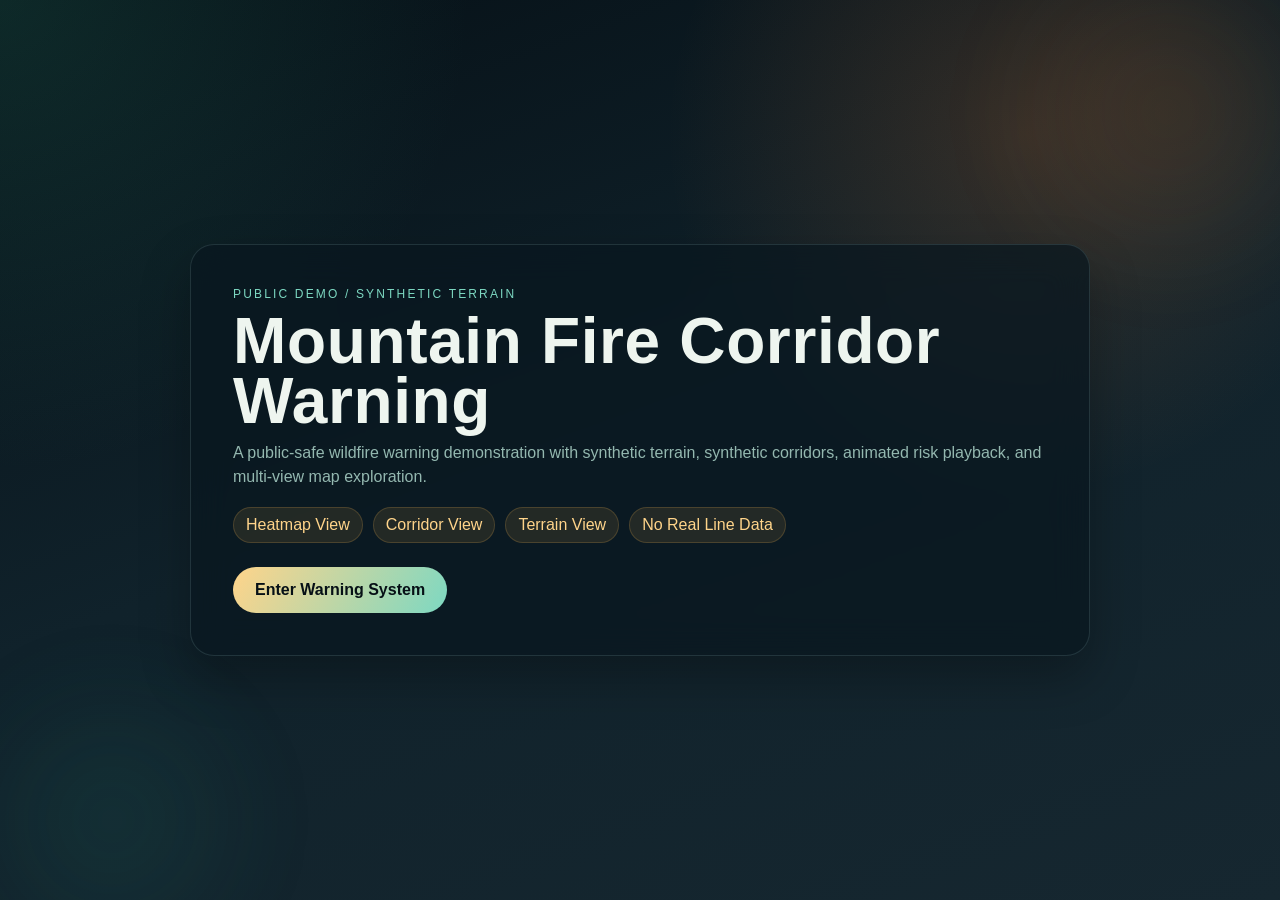
==== index.html @ 3f48387b "Initial public demo" ====
<!DOCTYPE html>
<html lang="en">
<head>
  <meta charset="UTF-8">
  <meta name="viewport" content="width=device-width, initial-scale=1.0">
  <title>Mountain Fire Warning Demo</title>
  <link rel="stylesheet" href="./styles.css">
</head>
<body class="landing-body">
  <div class="ambient ambient-a"></div>
  <div class="ambient ambient-b"></div>
  <main class="landing-shell">
    <section class="landing-card glass">
      <p class="eyebrow">Public Demo / Synthetic Terrain</p>
      <h1>Mountain Fire Corridor Warning</h1>
      <p class="hero-copy">
        A public-safe wildfire warning demonstration with synthetic terrain, synthetic corridors,
        animated risk playback, and multi-view map exploration.
      </p>
      <div class="cover-tags">
        <span class="cover-tag">Heatmap View</span>
        <span class="cover-tag">Corridor View</span>
        <span class="cover-tag">Terrain View</span>
        <span class="cover-tag">No Real Line Data</span>
      </div>
      <a class="enter-button" href="./system.html">Enter Warning System</a>
    </section>
  </main>
</body>
</html>
---- styles.css ----
:root {
  --bg: #07131a;
  --panel: rgba(9, 23, 31, 0.72);
  --panel-stroke: rgba(173, 220, 216, 0.14);
  --text: #eef5ef;
  --muted: #94b8b0;
  --accent: #ffb84d;
  --accent-2: #7dd8c2;
  --shadow: 0 22px 50px rgba(0, 0, 0, 0.28);
  --radius: 24px;
  --font-display: "Segoe UI Variable Display", "Avenir Next", "Trebuchet MS", sans-serif;
  --font-body: "Segoe UI Variable Text", "Source Sans 3", "Trebuchet MS", sans-serif;
}
* { box-sizing: border-box; }
body {
  margin: 0;
  min-height: 100vh;
  font-family: var(--font-body);
  color: var(--text);
  background:
    radial-gradient(circle at top left, rgba(36, 113, 93, 0.26), transparent 30%),
    radial-gradient(circle at 80% 15%, rgba(232, 122, 49, 0.18), transparent 28%),
    linear-gradient(160deg, #061016 0%, #10222b 48%, #162730 100%);
  overflow-x: hidden;
}
.ambient { position: fixed; pointer-events: none; filter: blur(40px); opacity: 0.45; }
.ambient-a { width: 30rem; height: 30rem; top: -8rem; right: -8rem; background: radial-gradient(circle, rgba(255, 143, 56, 0.25), transparent 60%); }
.ambient-b { width: 26rem; height: 26rem; left: -6rem; bottom: -8rem; background: radial-gradient(circle, rgba(42, 155, 132, 0.28), transparent 60%); }
.app-shell { position: relative; z-index: 1; max-width: 1600px; margin: 0 auto; padding: 28px; }
.glass { backdrop-filter: blur(18px); background: var(--panel); border: 1px solid var(--panel-stroke); box-shadow: var(--shadow); border-radius: var(--radius); }
.alert-ribbon { display: grid; grid-template-columns: 160px 1fr; gap: 16px; padding: 14px 18px; margin-bottom: 18px; align-items: center; }
.alert-title { font-family: var(--font-display); font-size: 1rem; color: #ffd48a; }
.alert-strip { display: grid; grid-template-columns: repeat(3, minmax(0, 1fr)); gap: 12px; }
.alert-card { padding: 10px 12px; border-radius: 16px; background: rgba(6, 18, 24, 0.62); border: 1px solid rgba(173, 220, 216, 0.1); }
.alert-card strong { display: block; font-size: 0.95rem; }
.alert-card span { display: block; margin-top: 4px; color: var(--muted); font-size: 0.83rem; }
.hero-cover { display: grid; grid-template-columns: minmax(0, 1.25fr) 420px; gap: 22px; padding: 24px; margin-bottom: 22px; }
.eyebrow { margin: 0 0 10px; color: var(--accent-2); text-transform: uppercase; letter-spacing: 0.18em; font-size: 12px; }
h1, h2 { margin: 0; font-family: var(--font-display); letter-spacing: 0.01em; }
h1 { font-size: clamp(2.4rem, 5vw, 4.2rem); line-height: 0.94; }
.hero-copy, .panel-header p { color: var(--muted); margin: 10px 0 0; line-height: 1.5; }
.cover-tags { display: flex; gap: 10px; flex-wrap: wrap; margin-top: 18px; }
.cover-tag { padding: 8px 12px; border-radius: 999px; background: rgba(255, 184, 77, 0.1); color: #ffd48a; border: 1px solid rgba(255, 184, 77, 0.18); }
.hero-side { display: grid; gap: 14px; }
.overview-card, .cover-preview { border-radius: 22px; background: rgba(6, 18, 24, 0.62); border: 1px solid rgba(173, 220, 216, 0.1); }
.hero-stats { padding: 16px; min-height: 170px; }
.overview-grid { display: grid; grid-template-columns: 1fr 1fr; gap: 10px; }
.overview-item { padding: 12px; border-radius: 14px; background: rgba(17, 37, 46, 0.72); }
.overview-item span { display: block; color: var(--muted); font-size: 0.8rem; }
.overview-item strong { display: block; margin-top: 6px; font-size: 1.2rem; }
.cover-preview { padding: 16px; min-height: 220px; overflow: hidden; position: relative; }
.preview-header { color: #ffd48a; font-size: 0.9rem; margin-bottom: 12px; }
.preview-body { position: relative; height: 160px; border-radius: 18px; background: linear-gradient(180deg, rgba(22, 47, 57, 0.95), rgba(6, 18, 24, 0.95)); border: 1px solid rgba(173, 220, 216, 0.08); overflow: hidden; }
.preview-line { position: absolute; height: 10px; border-radius: 999px; filter: blur(0.2px); }
.line-a { left: 10%; top: 22%; width: 70%; background: linear-gradient(90deg, #f2c94c, #eb5757); transform: rotate(11deg); }
.line-b { left: 18%; top: 56%; width: 62%; background: linear-gradient(90deg, #7dd8c2, #f2994a); transform: rotate(-8deg); }
.line-c { left: 45%; top: 14%; width: 22%; background: linear-gradient(90deg, #a7db5a, #f2c94c); transform: rotate(78deg); }
.preview-chip { position: absolute; width: 16px; height: 16px; border-radius: 999px; box-shadow: 0 0 24px currentColor; }
.chip-red { left: 72%; top: 30%; color: #eb5757; background: #eb5757; }
.chip-gold { left: 38%; top: 62%; color: #f2c94c; background: #f2c94c; }
.chip-green { left: 24%; top: 28%; color: #7dd8c2; background: #7dd8c2; }
.dashboard { display: grid; grid-template-columns: 320px minmax(0, 1fr) 340px; gap: 18px; }
.left-panel, .right-panel, .map-panel { padding: 20px; }
.panel-header.compact { margin-top: 18px; }
.control-group { margin-top: 18px; }
label { display: block; margin-bottom: 8px; color: var(--muted); }
select, input[type="range"] {
  width: 100%; border: 1px solid rgba(173, 220, 216, 0.16); border-radius: 14px; padding: 12px 14px;
  color: var(--text); background: rgba(6, 18, 24, 0.84); font: inherit;
}
input[type="range"] { padding: 0; }
.time-controls { display: flex; align-items: center; gap: 10px; margin-bottom: 10px; }
.toggle-group { display: flex; gap: 10px; flex-wrap: wrap; }
.chip {
  border: 1px solid rgba(173, 220, 216, 0.18); border-radius: 999px; background: rgba(6, 18, 24, 0.6);
  color: var(--text); padding: 10px 14px; cursor: pointer; transition: transform 160ms ease, border-color 160ms ease, background 160ms ease;
}
.chip.active { background: linear-gradient(120deg, rgba(22, 95, 79, 0.9), rgba(31, 74, 94, 0.9)); border-color: rgba(125, 216, 194, 0.4); }
.chip:hover { transform: translateY(-1px); }
.metrics { display: grid; grid-template-columns: 1fr 1fr; gap: 12px; margin-top: 18px; }
.metric { padding: 14px; border-radius: 18px; background: rgba(6, 18, 24, 0.62); border: 1px solid rgba(173, 220, 216, 0.12); }
.metric span { display: block; color: var(--muted); font-size: 0.82rem; }
.metric strong { display: block; margin-top: 8px; font-size: 1.5rem; }
.legend-card { margin-top: 18px; border-radius: 20px; padding: 16px; background: rgba(6, 18, 24, 0.62); border: 1px solid rgba(173, 220, 216, 0.12); }
.legend-title { margin-bottom: 12px; font-weight: 600; }
.legend-list { display: grid; gap: 10px; color: var(--muted); }
.legend-list div { display: flex; align-items: center; gap: 10px; }
.swatch { width: 14px; height: 14px; border-radius: 4px; }
.level-1 { background: #4BC27B; }
.level-2 { background: #A7DB5A; }
.level-3 { background: #F2C94C; }
.level-4 { background: #F2994A; }
.level-5 { background: #EB5757; }
.map-header { display: flex; align-items: start; justify-content: space-between; gap: 10px; }
.map-mode { padding: 8px 12px; border-radius: 999px; background: rgba(255, 184, 77, 0.12); color: #ffd48a; border: 1px solid rgba(255, 184, 77, 0.18); }
.map-wrap { margin-top: 18px; border-radius: 24px; overflow: hidden; background: linear-gradient(180deg, rgba(7, 20, 29, 0.45), rgba(7, 20, 29, 0.75)); border: 1px solid rgba(173, 220, 216, 0.12); }
.leaflet-wrap { min-height: 660px; }
#map { width: 100%; height: 660px; }
.leaflet-container { background: linear-gradient(180deg, #c9d8d4 0%, #eef4f2 100%); font-family: var(--font-body); }
.leaflet-popup-content-wrapper, .leaflet-popup-tip { background: rgba(9, 23, 31, 0.94); color: var(--text); }
.leaflet-popup-content { margin: 12px 14px; line-height: 1.45; }
.detail-card { margin-top: 16px; padding: 16px; border-radius: 20px; background: rgba(6, 18, 24, 0.62); border: 1px solid rgba(173, 220, 216, 0.12); min-height: 320px; }
.detail-title { display: flex; align-items: center; justify-content: space-between; gap: 10px; }
.detail-grid { display: grid; grid-template-columns: 1fr 1fr; gap: 10px; margin-top: 14px; }
.detail-item { padding: 10px 12px; border-radius: 14px; background: rgba(17, 37, 46, 0.72); }
.detail-item span { display: block; color: var(--muted); font-size: 0.8rem; }
.detail-item strong { display: block; margin-top: 6px; }
.stack-bar { display: grid; gap: 10px; margin-top: 16px; }
.stack-row { display: grid; grid-template-columns: 88px 1fr 52px; align-items: center; gap: 10px; }
.stack-track { height: 10px; border-radius: 999px; background: rgba(173, 220, 216, 0.08); overflow: hidden; }
.stack-fill { height: 100%; border-radius: inherit; }
.village-list { display: grid; gap: 10px; margin-top: 14px; }
.village-card { display: grid; grid-template-columns: 1fr auto; gap: 10px; align-items: center; padding: 12px 14px; border-radius: 16px; background: rgba(6, 18, 24, 0.62); border: 1px solid rgba(173, 220, 216, 0.1); }
.village-card p { margin: 0; color: var(--muted); font-size: 0.86rem; }
.pill { padding: 6px 10px; border-radius: 999px; color: white; font-size: 0.82rem; white-space: nowrap; }
.corridor-segment-glow { animation: corridorPulse 2.6s ease-in-out infinite; }
.corridor-segment-main { animation: corridorDash 4s linear infinite; stroke-dasharray: 10 12; }
.corridor-segment-selected { animation: corridorPulse 1.8s ease-in-out infinite; }
@keyframes corridorPulse {
  0%, 100% { opacity: 0.45; }
  50% { opacity: 0.95; }
}
@keyframes corridorDash {
  from { stroke-dashoffset: 22; }
  to { stroke-dashoffset: 0; }
}
@media (max-width: 1200px) {
  .alert-ribbon, .hero-cover, .dashboard { grid-template-columns: 1fr; }
}
@media (max-width: 700px) {
  .app-shell { padding: 18px; }
  .hero-side, .alert-strip, .metrics, .detail-grid, .overview-grid { grid-template-columns: 1fr; }
  .stack-row { grid-template-columns: 74px 1fr 44px; }
}

.landing-body {
  min-height: 100vh;
}

.landing-shell {
  min-height: 100vh;
  display: grid;
  place-items: center;
  padding: 28px;
}

.landing-card {
  width: min(900px, 100%);
  padding: 42px;
}

.enter-button {
  display: inline-block;
  margin-top: 24px;
  padding: 14px 22px;
  border-radius: 999px;
  text-decoration: none;
  color: #061016;
  background: linear-gradient(120deg, #ffd48a, #7dd8c2);
  font-weight: 700;
}

.system-dashboard {
  align-items: start;
}
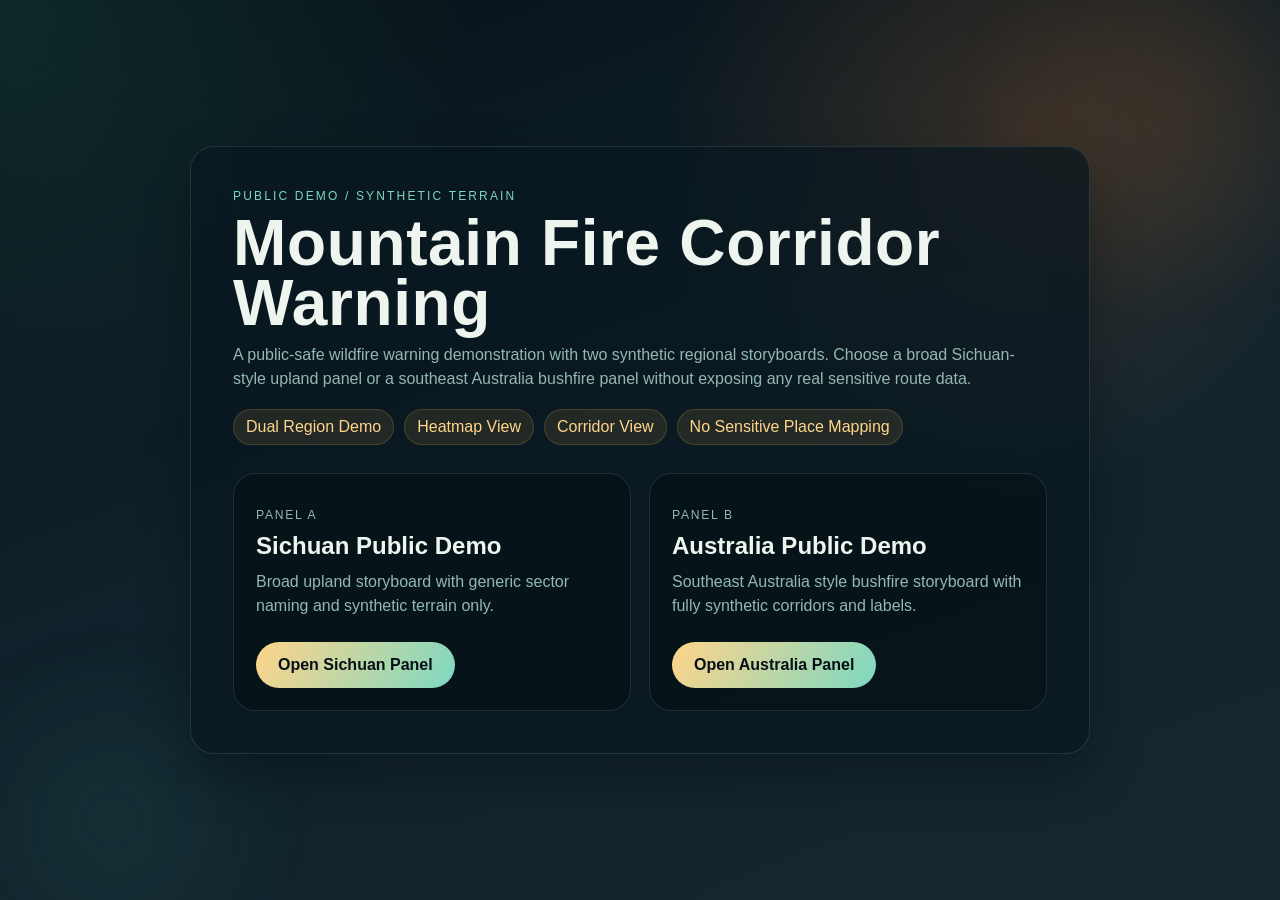
==== commit 788d50f9: "Add safe dual-region public demo" ====
--- a/index.html
+++ b/index.html
@@ -9,21 +9,34 @@
 <body class="landing-body">
   <div class="ambient ambient-a"></div>
   <div class="ambient ambient-b"></div>
-  <main class="landing-shell">
+  <main class="landing-shell landing-dual-shell">
     <section class="landing-card glass">
       <p class="eyebrow">Public Demo / Synthetic Terrain</p>
       <h1>Mountain Fire Corridor Warning</h1>
       <p class="hero-copy">
-        A public-safe wildfire warning demonstration with synthetic terrain, synthetic corridors,
-        animated risk playback, and multi-view map exploration.
+        A public-safe wildfire warning demonstration with two synthetic regional storyboards.
+        Choose a broad Sichuan-style upland panel or a southeast Australia bushfire panel without exposing any real sensitive route data.
       </p>
       <div class="cover-tags">
+        <span class="cover-tag">Dual Region Demo</span>
         <span class="cover-tag">Heatmap View</span>
         <span class="cover-tag">Corridor View</span>
-        <span class="cover-tag">Terrain View</span>
-        <span class="cover-tag">No Real Line Data</span>
+        <span class="cover-tag">No Sensitive Place Mapping</span>
       </div>
-      <a class="enter-button" href="./system.html">Enter Warning System</a>
+      <div class="scenario-entry-grid">
+        <article class="scenario-entry-card">
+          <p class="scenario-entry-kicker">Panel A</p>
+          <h3>Sichuan Public Demo</h3>
+          <p>Broad upland storyboard with generic sector naming and synthetic terrain only.</p>
+          <a class="enter-button" href="./system.html?scenario=sichuan">Open Sichuan Panel</a>
+        </article>
+        <article class="scenario-entry-card">
+          <p class="scenario-entry-kicker">Panel B</p>
+          <h3>Australia Public Demo</h3>
+          <p>Southeast Australia style bushfire storyboard with fully synthetic corridors and labels.</p>
+          <a class="enter-button" href="./system.html?scenario=australia">Open Australia Panel</a>
+        </article>
+      </div>
     </section>
   </main>
 </body>
--- a/styles.css
+++ b/styles.css
@@ -163,3 +163,55 @@
 .system-dashboard {
   align-items: start;
 }
+
+
+.scenario-switch {
+  display: grid;
+  grid-template-columns: 1fr 1fr;
+  gap: 10px;
+}
+
+.landing-dual-shell {
+  align-items: center;
+}
+
+.scenario-entry-grid {
+  display: grid;
+  grid-template-columns: 1fr 1fr;
+  gap: 18px;
+  margin-top: 28px;
+}
+
+.scenario-entry-card {
+  padding: 22px;
+  border-radius: 22px;
+  background: rgba(6, 18, 24, 0.62);
+  border: 1px solid rgba(173, 220, 216, 0.12);
+}
+
+.scenario-entry-card h3 {
+  margin: 8px 0 0;
+  font-family: var(--font-display);
+  font-size: 1.5rem;
+}
+
+.scenario-entry-card p {
+  margin: 10px 0 0;
+  color: var(--muted);
+  line-height: 1.5;
+}
+
+.scenario-entry-kicker {
+  margin: 0;
+  color: #ffd48a;
+  text-transform: uppercase;
+  letter-spacing: 0.14em;
+  font-size: 0.76rem;
+}
+
+@media (max-width: 900px) {
+  .scenario-entry-grid,
+  .scenario-switch {
+    grid-template-columns: 1fr;
+  }
+}
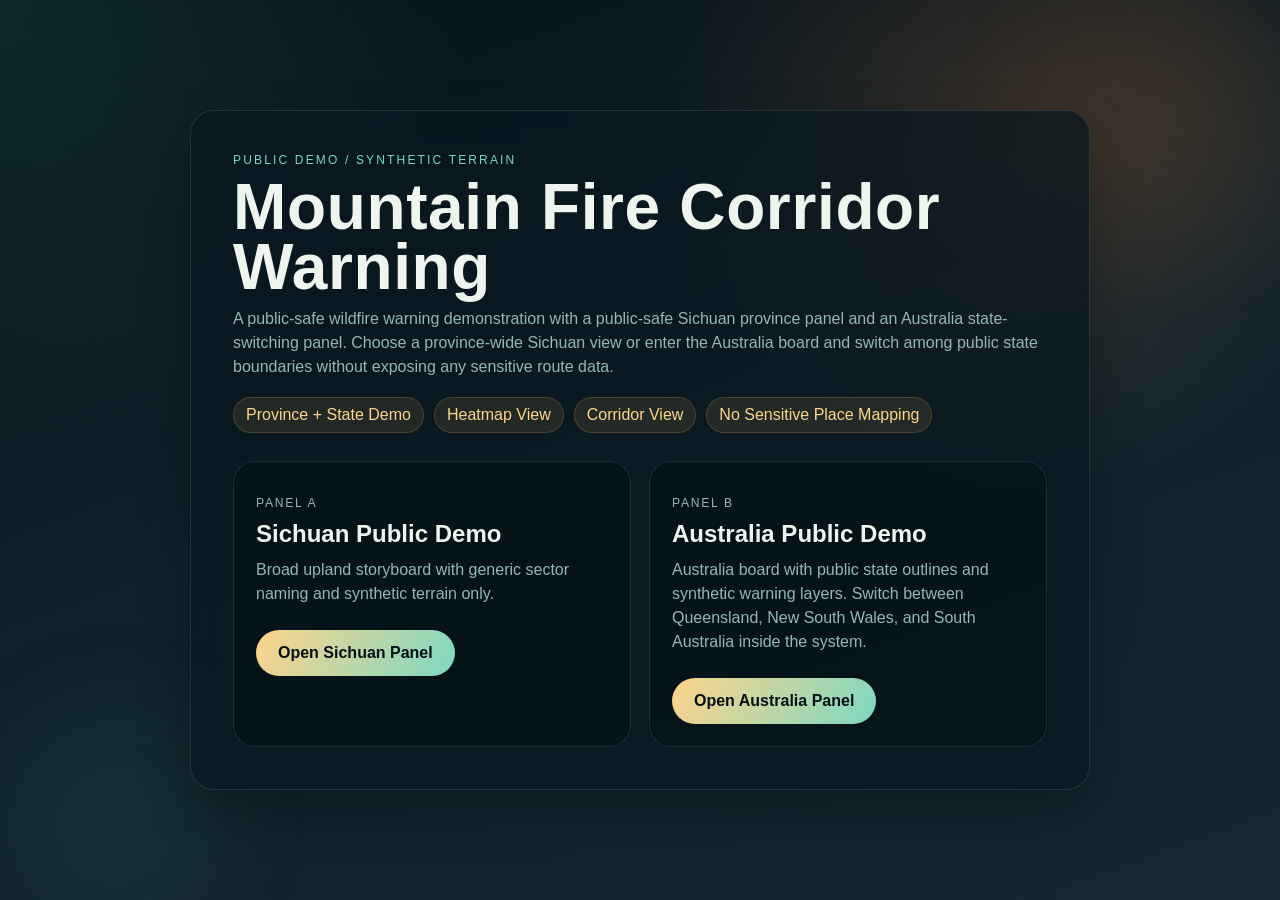
==== commit 4381a9ed: "Fix controls and use public boundaries" ====
--- a/index.html
+++ b/index.html
@@ -14,11 +14,11 @@
       <p class="eyebrow">Public Demo / Synthetic Terrain</p>
       <h1>Mountain Fire Corridor Warning</h1>
       <p class="hero-copy">
-        A public-safe wildfire warning demonstration with two synthetic regional storyboards.
-        Choose a broad Sichuan-style upland panel or a southeast Australia bushfire panel without exposing any real sensitive route data.
+        A public-safe wildfire warning demonstration with a public-safe Sichuan province panel and an Australia state-switching panel.
+        Choose a province-wide Sichuan view or enter the Australia board and switch among public state boundaries without exposing any sensitive route data.
       </p>
       <div class="cover-tags">
-        <span class="cover-tag">Dual Region Demo</span>
+        <span class="cover-tag">Province + State Demo</span>
         <span class="cover-tag">Heatmap View</span>
         <span class="cover-tag">Corridor View</span>
         <span class="cover-tag">No Sensitive Place Mapping</span>
@@ -33,8 +33,8 @@
         <article class="scenario-entry-card">
           <p class="scenario-entry-kicker">Panel B</p>
           <h3>Australia Public Demo</h3>
-          <p>Southeast Australia style bushfire storyboard with fully synthetic corridors and labels.</p>
-          <a class="enter-button" href="./system.html?scenario=australia">Open Australia Panel</a>
+          <p>Australia board with public state outlines and synthetic warning layers. Switch between Queensland, New South Wales, and South Australia inside the system.</p>
+          <a class="enter-button" href="./system.html?scenario=queensland">Open Australia Panel</a>
         </article>
       </div>
     </section>
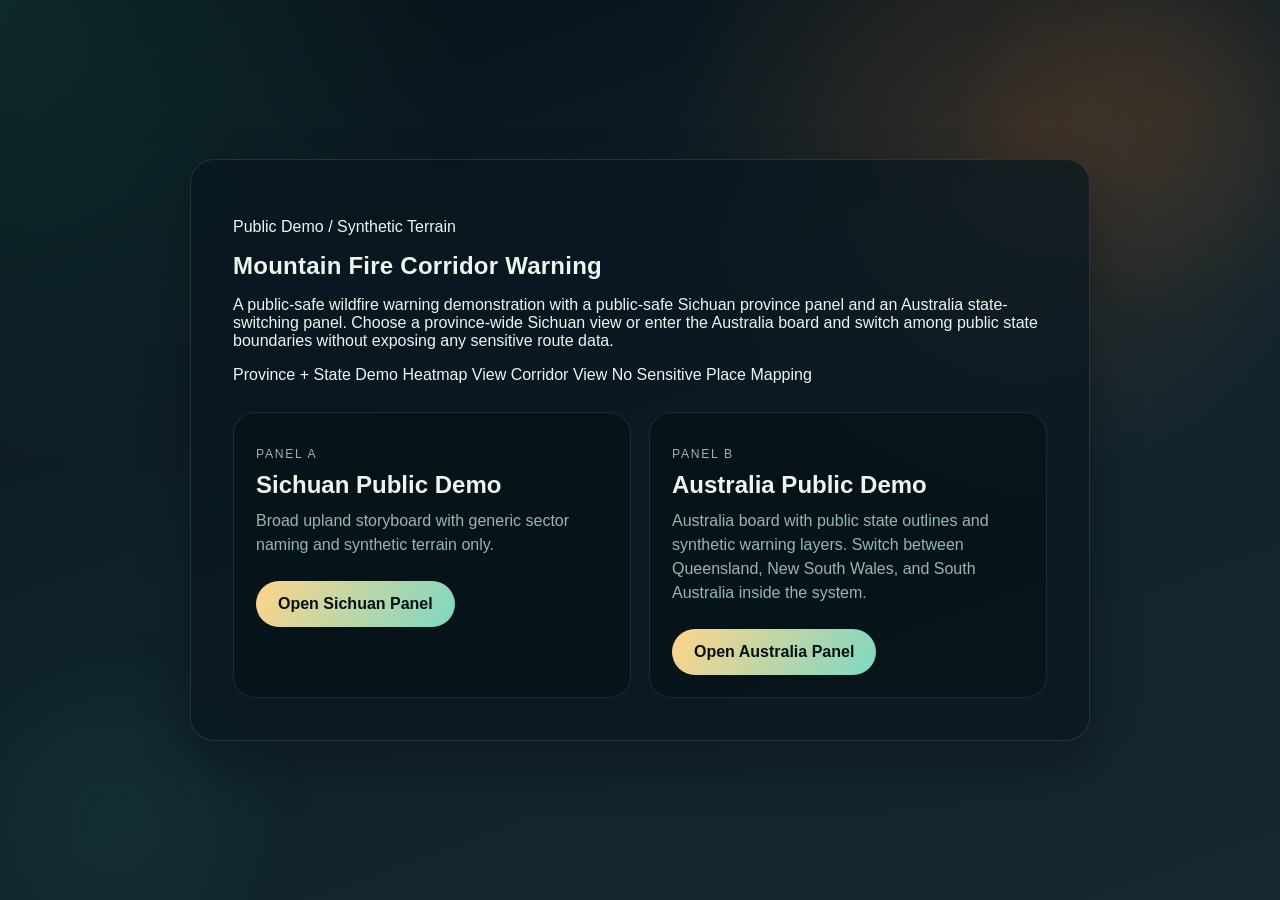
==== commit 21d0f794: "Bust local cache for updated UI" ====
--- a/index.html
+++ b/index.html
@@ -3,8 +3,8 @@
 <head>
   <meta charset="UTF-8">
   <meta name="viewport" content="width=device-width, initial-scale=1.0">
-  <title>Mountain Fire Warning Demo</title>
-  <link rel="stylesheet" href="./styles.css">
+  <title>Mountain Fire Warning Demo v2</title>
+  <link rel="stylesheet" href="./styles.css?v=20260327b">
 </head>
 <body class="landing-body">
   <div class="ambient ambient-a"></div>
@@ -41,3 +41,4 @@
   </main>
 </body>
 </html>
+
--- a/styles.css
+++ b/styles.css
@@ -26,41 +26,19 @@
 .ambient { position: fixed; pointer-events: none; filter: blur(40px); opacity: 0.45; }
 .ambient-a { width: 30rem; height: 30rem; top: -8rem; right: -8rem; background: radial-gradient(circle, rgba(255, 143, 56, 0.25), transparent 60%); }
 .ambient-b { width: 26rem; height: 26rem; left: -6rem; bottom: -8rem; background: radial-gradient(circle, rgba(42, 155, 132, 0.28), transparent 60%); }
-.app-shell { position: relative; z-index: 1; max-width: 1600px; margin: 0 auto; padding: 28px; }
+.app-shell { position: relative; z-index: 1; max-width: 1680px; margin: 0 auto; padding: 28px; }
 .glass { backdrop-filter: blur(18px); background: var(--panel); border: 1px solid var(--panel-stroke); box-shadow: var(--shadow); border-radius: var(--radius); }
+.glass-inline { backdrop-filter: blur(18px); background: rgba(8, 20, 27, 0.74); border: 1px solid rgba(173, 220, 216, 0.14); box-shadow: 0 12px 26px rgba(0,0,0,0.18); border-radius: 18px; }
 .alert-ribbon { display: grid; grid-template-columns: 160px 1fr; gap: 16px; padding: 14px 18px; margin-bottom: 18px; align-items: center; }
 .alert-title { font-family: var(--font-display); font-size: 1rem; color: #ffd48a; }
 .alert-strip { display: grid; grid-template-columns: repeat(3, minmax(0, 1fr)); gap: 12px; }
 .alert-card { padding: 10px 12px; border-radius: 16px; background: rgba(6, 18, 24, 0.62); border: 1px solid rgba(173, 220, 216, 0.1); }
 .alert-card strong { display: block; font-size: 0.95rem; }
 .alert-card span { display: block; margin-top: 4px; color: var(--muted); font-size: 0.83rem; }
-.hero-cover { display: grid; grid-template-columns: minmax(0, 1.25fr) 420px; gap: 22px; padding: 24px; margin-bottom: 22px; }
-.eyebrow { margin: 0 0 10px; color: var(--accent-2); text-transform: uppercase; letter-spacing: 0.18em; font-size: 12px; }
 h1, h2 { margin: 0; font-family: var(--font-display); letter-spacing: 0.01em; }
-h1 { font-size: clamp(2.4rem, 5vw, 4.2rem); line-height: 0.94; }
-.hero-copy, .panel-header p { color: var(--muted); margin: 10px 0 0; line-height: 1.5; }
-.cover-tags { display: flex; gap: 10px; flex-wrap: wrap; margin-top: 18px; }
-.cover-tag { padding: 8px 12px; border-radius: 999px; background: rgba(255, 184, 77, 0.1); color: #ffd48a; border: 1px solid rgba(255, 184, 77, 0.18); }
-.hero-side { display: grid; gap: 14px; }
-.overview-card, .cover-preview { border-radius: 22px; background: rgba(6, 18, 24, 0.62); border: 1px solid rgba(173, 220, 216, 0.1); }
-.hero-stats { padding: 16px; min-height: 170px; }
-.overview-grid { display: grid; grid-template-columns: 1fr 1fr; gap: 10px; }
-.overview-item { padding: 12px; border-radius: 14px; background: rgba(17, 37, 46, 0.72); }
-.overview-item span { display: block; color: var(--muted); font-size: 0.8rem; }
-.overview-item strong { display: block; margin-top: 6px; font-size: 1.2rem; }
-.cover-preview { padding: 16px; min-height: 220px; overflow: hidden; position: relative; }
-.preview-header { color: #ffd48a; font-size: 0.9rem; margin-bottom: 12px; }
-.preview-body { position: relative; height: 160px; border-radius: 18px; background: linear-gradient(180deg, rgba(22, 47, 57, 0.95), rgba(6, 18, 24, 0.95)); border: 1px solid rgba(173, 220, 216, 0.08); overflow: hidden; }
-.preview-line { position: absolute; height: 10px; border-radius: 999px; filter: blur(0.2px); }
-.line-a { left: 10%; top: 22%; width: 70%; background: linear-gradient(90deg, #f2c94c, #eb5757); transform: rotate(11deg); }
-.line-b { left: 18%; top: 56%; width: 62%; background: linear-gradient(90deg, #7dd8c2, #f2994a); transform: rotate(-8deg); }
-.line-c { left: 45%; top: 14%; width: 22%; background: linear-gradient(90deg, #a7db5a, #f2c94c); transform: rotate(78deg); }
-.preview-chip { position: absolute; width: 16px; height: 16px; border-radius: 999px; box-shadow: 0 0 24px currentColor; }
-.chip-red { left: 72%; top: 30%; color: #eb5757; background: #eb5757; }
-.chip-gold { left: 38%; top: 62%; color: #f2c94c; background: #f2c94c; }
-.chip-green { left: 24%; top: 28%; color: #7dd8c2; background: #7dd8c2; }
-.dashboard { display: grid; grid-template-columns: 320px minmax(0, 1fr) 340px; gap: 18px; }
+.dashboard { display: grid; grid-template-columns: 340px minmax(0, 1fr) 360px; gap: 18px; }
 .left-panel, .right-panel, .map-panel { padding: 20px; }
+.panel-header p { color: var(--muted); margin: 10px 0 0; line-height: 1.5; }
 .panel-header.compact { margin-top: 18px; }
 .control-group { margin-top: 18px; }
 label { display: block; margin-bottom: 8px; color: var(--muted); }
@@ -69,8 +47,6 @@
   color: var(--text); background: rgba(6, 18, 24, 0.84); font: inherit;
 }
 input[type="range"] { padding: 0; }
-.time-controls { display: flex; align-items: center; gap: 10px; margin-bottom: 10px; }
-.toggle-group { display: flex; gap: 10px; flex-wrap: wrap; }
 .chip {
   border: 1px solid rgba(173, 220, 216, 0.18); border-radius: 999px; background: rgba(6, 18, 24, 0.6);
   color: var(--text); padding: 10px 14px; cursor: pointer; transition: transform 160ms ease, border-color 160ms ease, background 160ms ease;
@@ -81,24 +57,45 @@
 .metric { padding: 14px; border-radius: 18px; background: rgba(6, 18, 24, 0.62); border: 1px solid rgba(173, 220, 216, 0.12); }
 .metric span { display: block; color: var(--muted); font-size: 0.82rem; }
 .metric strong { display: block; margin-top: 8px; font-size: 1.5rem; }
-.legend-card { margin-top: 18px; border-radius: 20px; padding: 16px; background: rgba(6, 18, 24, 0.62); border: 1px solid rgba(173, 220, 216, 0.12); }
-.legend-title { margin-bottom: 12px; font-weight: 600; }
-.legend-list { display: grid; gap: 10px; color: var(--muted); }
-.legend-list div { display: flex; align-items: center; gap: 10px; }
-.swatch { width: 14px; height: 14px; border-radius: 4px; }
-.level-1 { background: #4BC27B; }
-.level-2 { background: #A7DB5A; }
-.level-3 { background: #F2C94C; }
-.level-4 { background: #F2994A; }
-.level-5 { background: #EB5757; }
+.overview-card { border-radius: 22px; background: rgba(6, 18, 24, 0.62); border: 1px solid rgba(173, 220, 216, 0.1); }
+.hero-stats { padding: 16px; min-height: 170px; margin-top: 18px; }
+.overview-grid { display: grid; grid-template-columns: 1fr 1fr; gap: 10px; }
+.overview-item { padding: 12px; border-radius: 14px; background: rgba(17, 37, 46, 0.72); }
+.overview-item span { display: block; color: var(--muted); font-size: 0.8rem; }
+.overview-item strong { display: block; margin-top: 6px; font-size: 1.08rem; }
+.indicator-chart { margin-top: 14px; padding: 14px; border-radius: 18px; background: rgba(6, 18, 24, 0.56); border: 1px solid rgba(173, 220, 216, 0.08); min-height: 200px; }
+.chart-legend { display: flex; flex-wrap: wrap; gap: 14px; margin-top: 10px; color: var(--muted); font-size: 0.84rem; }
+.legend-line { display: inline-block; width: 22px; height: 3px; border-radius: 999px; margin-right: 6px; vertical-align: middle; }
+.humidity-line { background: #66d1ff; }
+.dryness-line { background: #f2c94c; }
+.wind-line { background: #ff8a6c; }
 .map-header { display: flex; align-items: start; justify-content: space-between; gap: 10px; }
 .map-mode { padding: 8px 12px; border-radius: 999px; background: rgba(255, 184, 77, 0.12); color: #ffd48a; border: 1px solid rgba(255, 184, 77, 0.18); }
-.map-wrap { margin-top: 18px; border-radius: 24px; overflow: hidden; background: linear-gradient(180deg, rgba(7, 20, 29, 0.45), rgba(7, 20, 29, 0.75)); border: 1px solid rgba(173, 220, 216, 0.12); }
-.leaflet-wrap { min-height: 660px; }
-#map { width: 100%; height: 660px; }
-.leaflet-container { background: linear-gradient(180deg, #c9d8d4 0%, #eef4f2 100%); font-family: var(--font-body); }
-.leaflet-popup-content-wrapper, .leaflet-popup-tip { background: rgba(9, 23, 31, 0.94); color: var(--text); }
-.leaflet-popup-content { margin: 12px 14px; line-height: 1.45; }
+.map-toolbar { display: grid; grid-template-columns: 1.3fr 1fr 220px auto; gap: 10px; margin-top: 16px; padding: 12px; align-items: center; }
+.toolbar-group { display: flex; align-items: center; gap: 10px; }
+.time-inline-group input[type="range"] { flex: 1; }
+.view-inline-group { display: flex; flex-wrap: wrap; }
+.layer-inline-group { display: grid; gap: 6px; }
+.layer-inline-group label { margin: 0; font-size: 0.78rem; }
+.toggle-group { display: flex; flex-wrap: wrap; justify-content: flex-end; }
+.map-wrap { position: relative; margin-top: 14px; border-radius: 24px; overflow: hidden; background: linear-gradient(180deg, rgba(7, 20, 29, 0.25), rgba(7, 20, 29, 0.55)); border: 1px solid rgba(173, 220, 216, 0.12); }
+.leaflet-wrap { min-height: 720px; }
+#map { width: 100%; height: 720px; }
+.leaflet-container { background: linear-gradient(180deg, #79b7d4 0%, #9fd0e6 34%, #c8e3ee 56%, #e9f4f8 100%); font-family: var(--font-body); }
+.map-popup-card {
+  position: absolute; right: 18px; top: 18px; width: min(360px, calc(100% - 36px));
+  padding: 16px; border-radius: 18px; background: rgba(9, 23, 31, 0.94); border: 1px solid rgba(173, 220, 216, 0.14);
+  box-shadow: 0 18px 36px rgba(0,0,0,0.25); z-index: 700; line-height: 1.5;
+}
+.map-popup-card.hidden { display: none; }
+.map-popup-title { display: flex; align-items: center; justify-content: space-between; gap: 12px; }
+.map-popup-title strong { font-size: 1.05rem; }
+.map-popup-sub { margin-top: 6px; color: var(--muted); font-size: 0.84rem; }
+.map-popup-grid { display: grid; grid-template-columns: 1fr 1fr; gap: 10px; margin-top: 14px; }
+.map-popup-item { padding: 10px 12px; border-radius: 14px; background: rgba(17, 37, 46, 0.72); }
+.map-popup-item span { display: block; color: var(--muted); font-size: 0.78rem; }
+.map-popup-item strong { display: block; margin-top: 6px; }
+.map-popup-note { margin-top: 14px; color: var(--muted); }
 .detail-card { margin-top: 16px; padding: 16px; border-radius: 20px; background: rgba(6, 18, 24, 0.62); border: 1px solid rgba(173, 220, 216, 0.12); min-height: 320px; }
 .detail-title { display: flex; align-items: center; justify-content: space-between; gap: 10px; }
 .detail-grid { display: grid; grid-template-columns: 1fr 1fr; gap: 10px; margin-top: 14px; }
@@ -109,6 +106,18 @@
 .stack-row { display: grid; grid-template-columns: 88px 1fr 52px; align-items: center; gap: 10px; }
 .stack-track { height: 10px; border-radius: 999px; background: rgba(173, 220, 216, 0.08); overflow: hidden; }
 .stack-fill { height: 100%; border-radius: inherit; }
+.forecast-panel { margin-top: 14px; display: grid; gap: 10px; }
+.forecast-card-header { display: flex; align-items: center; justify-content: space-between; gap: 10px; padding: 12px 14px; border-radius: 16px; background: rgba(6, 18, 24, 0.62); border: 1px solid rgba(173, 220, 216, 0.1); }
+.forecast-card-header span { color: var(--muted); font-size: 0.82rem; }
+.forecast-grid { display: grid; gap: 10px; }
+.forecast-item { padding: 12px 14px; border-radius: 16px; background: rgba(6, 18, 24, 0.56); border: 1px solid rgba(173, 220, 216, 0.08); }
+.forecast-top { display: flex; align-items: center; justify-content: space-between; gap: 8px; }
+.forecast-top span { color: var(--muted); font-size: 0.82rem; }
+.forecast-risk-row { display: flex; align-items: center; justify-content: space-between; gap: 10px; margin-top: 10px; }
+.forecast-item p { margin: 10px 0 0; color: var(--muted); font-size: 0.84rem; line-height: 1.4; }
+.forecast-chip { display: inline-flex; align-items: center; padding: 5px 10px; border-radius: 999px; color: #fff; font-size: 0.78rem; }
+.forecast-empty { padding: 14px; border-radius: 16px; background: rgba(6, 18, 24, 0.56); border: 1px solid rgba(173, 220, 216, 0.08); color: var(--muted); line-height: 1.5; }
+.forecast-sparkline { width: 100%; height: 76px; display: block; margin: 8px 0 2px; border-radius: 14px; background: rgba(6, 18, 24, 0.44); border: 1px solid rgba(173, 220, 216, 0.08); }
 .village-list { display: grid; gap: 10px; margin-top: 14px; }
 .village-card { display: grid; grid-template-columns: 1fr auto; gap: 10px; align-items: center; padding: 12px 14px; border-radius: 16px; background: rgba(6, 18, 24, 0.62); border: 1px solid rgba(173, 220, 216, 0.1); }
 .village-card p { margin: 0; color: var(--muted); font-size: 0.86rem; }
@@ -116,102 +125,19 @@
 .corridor-segment-glow { animation: corridorPulse 2.6s ease-in-out infinite; }
 .corridor-segment-main { animation: corridorDash 4s linear infinite; stroke-dasharray: 10 12; }
 .corridor-segment-selected { animation: corridorPulse 1.8s ease-in-out infinite; }
-@keyframes corridorPulse {
-  0%, 100% { opacity: 0.45; }
-  50% { opacity: 0.95; }
-}
-@keyframes corridorDash {
-  from { stroke-dashoffset: 22; }
-  to { stroke-dashoffset: 0; }
-}
-@media (max-width: 1200px) {
-  .alert-ribbon, .hero-cover, .dashboard { grid-template-columns: 1fr; }
-}
-@media (max-width: 700px) {
-  .app-shell { padding: 18px; }
-  .hero-side, .alert-strip, .metrics, .detail-grid, .overview-grid { grid-template-columns: 1fr; }
-  .stack-row { grid-template-columns: 74px 1fr 44px; }
-}
-
-.landing-body {
-  min-height: 100vh;
-}
-
-.landing-shell {
-  min-height: 100vh;
-  display: grid;
-  place-items: center;
-  padding: 28px;
-}
-
-.landing-card {
-  width: min(900px, 100%);
-  padding: 42px;
-}
-
-.enter-button {
-  display: inline-block;
-  margin-top: 24px;
-  padding: 14px 22px;
-  border-radius: 999px;
-  text-decoration: none;
-  color: #061016;
-  background: linear-gradient(120deg, #ffd48a, #7dd8c2);
-  font-weight: 700;
-}
-
-.system-dashboard {
-  align-items: start;
-}
-
-
-.scenario-switch {
-  display: grid;
-  grid-template-columns: 1fr 1fr;
-  gap: 10px;
-}
-
-.landing-dual-shell {
-  align-items: center;
-}
-
-.scenario-entry-grid {
-  display: grid;
-  grid-template-columns: 1fr 1fr;
-  gap: 18px;
-  margin-top: 28px;
-}
-
-.scenario-entry-card {
-  padding: 22px;
-  border-radius: 22px;
-  background: rgba(6, 18, 24, 0.62);
-  border: 1px solid rgba(173, 220, 216, 0.12);
-}
-
-.scenario-entry-card h3 {
-  margin: 8px 0 0;
-  font-family: var(--font-display);
-  font-size: 1.5rem;
-}
-
-.scenario-entry-card p {
-  margin: 10px 0 0;
-  color: var(--muted);
-  line-height: 1.5;
-}
-
-.scenario-entry-kicker {
-  margin: 0;
-  color: #ffd48a;
-  text-transform: uppercase;
-  letter-spacing: 0.14em;
-  font-size: 0.76rem;
-}
-
-@media (max-width: 900px) {
-  .scenario-entry-grid,
-  .scenario-switch {
-    grid-template-columns: 1fr;
-  }
-}
+@keyframes corridorPulse { 0%, 100% { opacity: 0.45; } 50% { opacity: 0.95; } }
+@keyframes corridorDash { from { stroke-dashoffset: 22; } to { stroke-dashoffset: 0; } }
+.landing-body { min-height: 100vh; }
+.landing-shell { min-height: 100vh; display: grid; place-items: center; padding: 28px; }
+.landing-card { width: min(900px, 100%); padding: 42px; }
+.enter-button { display: inline-block; margin-top: 24px; padding: 14px 22px; border-radius: 999px; text-decoration: none; color: #061016; background: linear-gradient(120deg, #ffd48a, #7dd8c2); font-weight: 700; }
+.system-dashboard { align-items: start; }
+.scenario-switch { display: grid; grid-template-columns: 1fr 1fr; gap: 10px; }
+.landing-dual-shell { align-items: center; }
+.scenario-entry-grid { display: grid; grid-template-columns: 1fr 1fr; gap: 18px; margin-top: 28px; }
+.scenario-entry-card { padding: 22px; border-radius: 22px; background: rgba(6, 18, 24, 0.62); border: 1px solid rgba(173, 220, 216, 0.12); }
+.scenario-entry-card h3 { margin: 8px 0 0; font-family: var(--font-display); font-size: 1.5rem; }
+.scenario-entry-card p { margin: 10px 0 0; color: var(--muted); line-height: 1.5; }
+.scenario-entry-kicker { margin: 0; color: #ffd48a; text-transform: uppercase; letter-spacing: 0.14em; font-size: 0.76rem; }
+@media (max-width: 1400px) { .dashboard { grid-template-columns: 320px minmax(0, 1fr); } .right-panel { grid-column: 1 / -1; } .map-toolbar { grid-template-columns: 1fr; } .toggle-group { justify-content: flex-start; } }
+@media (max-width: 900px) { .scenario-entry-grid, .scenario-switch, .alert-ribbon, .dashboard, .metrics, .overview-grid, .detail-grid, .map-popup-grid { grid-template-columns: 1fr; } .app-shell { padding: 18px; } #map { height: 620px; } .map-popup-card { left: 14px; right: 14px; width: auto; } }
